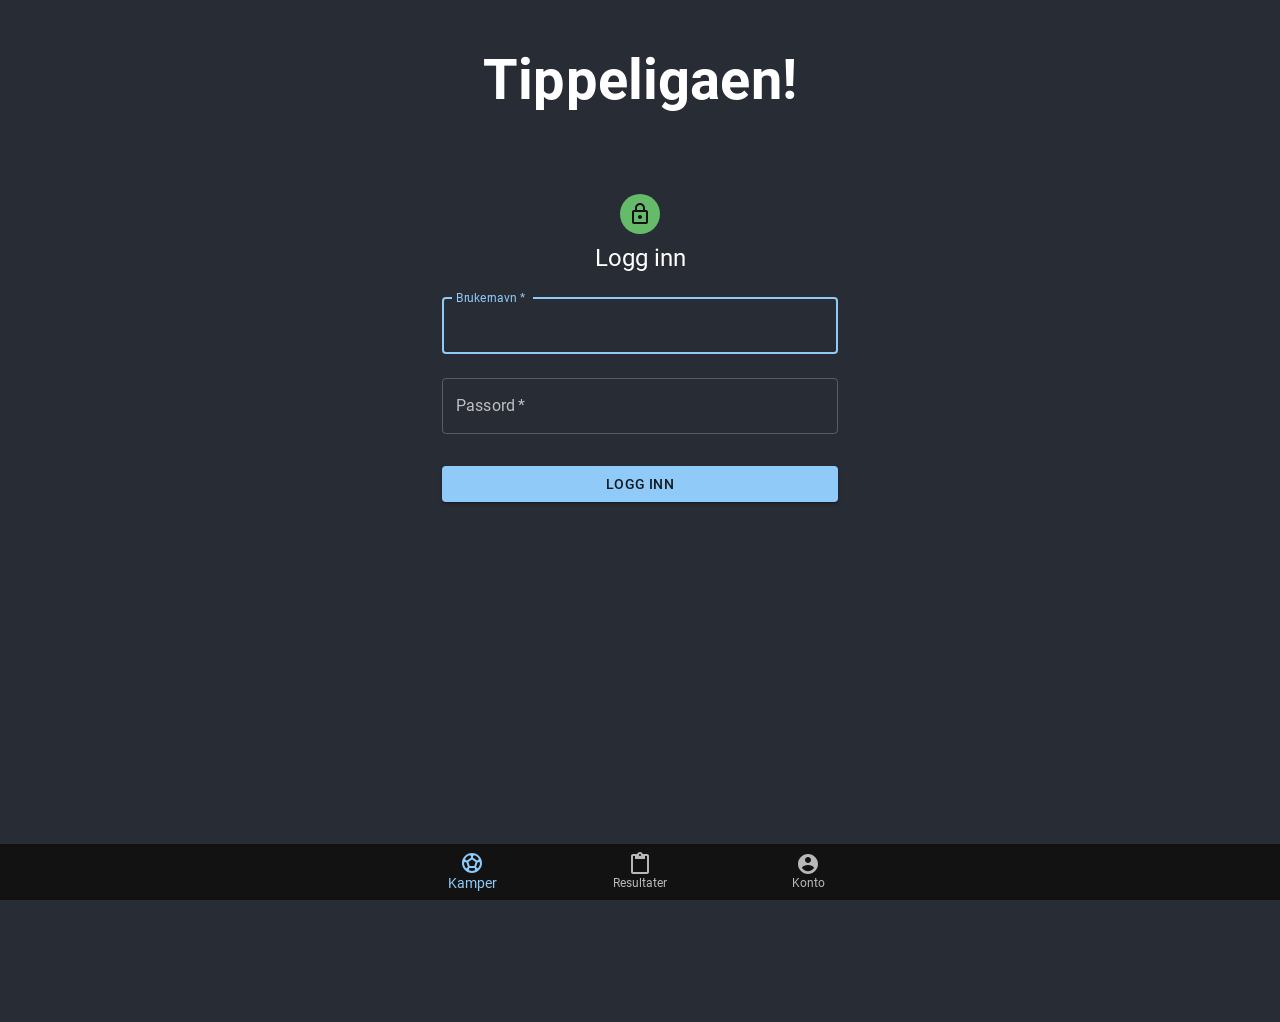
==== index.html @ 913219e1 "Clock" ====
<!doctype html><html lang="en"><head><meta charset="utf-8"/><link rel="icon" href="/favicon.ico"/><meta name="viewport" content="width=device-width,initial-scale=1"/><meta name="theme-color" content="#000000"/><meta name="description" content="Web site created using create-react-app"/><link rel="apple-touch-icon" href="/logo192.png"/><link rel="manifest" href="/manifest.json"/><title>FootyMcFoot</title><script defer="defer" src="/static/js/main.c6a6dcaf.js"></script><link href="/static/css/main.7de12bb4.css" rel="stylesheet"></head><body><noscript>You need to enable JavaScript to run this app.</noscript><div id="root"></div></body></html>
---- static/css/main.7de12bb4.css ----
body{-webkit-font-smoothing:antialiased;-moz-osx-font-smoothing:grayscale;font-family:-apple-system,BlinkMacSystemFont,Segoe UI,Roboto,Oxygen,Ubuntu,Cantarell,Fira Sans,Droid Sans,Helvetica Neue,sans-serif;margin:0}code{font-family:source-code-pro,Menlo,Monaco,Consolas,Courier New,monospace}.App{background-color:#282c34;text-align:center}.App-logo{height:40vmin;pointer-events:none}.Club-logo{margin-left:20px;margin-right:20px;max-height:99px;min-width:50px;pointer-events:none;width:5vw}@media (prefers-reduced-motion:no-preference){.App-logo{-webkit-animation:App-logo-spin 20s linear infinite;animation:App-logo-spin 20s linear infinite}}.playerColor{color:#23ef25}.roundHeader,.vsColor{color:grey}.totalHeader{color:#ff0}.App-header{align-items:center;color:#fff;display:flex;flex-direction:column;font-size:calc(10px + 2vmin);justify-content:center;min-height:5vh}.Match-body{gap:20px 100px;margin-top:20px;max-width:100vw;min-width:100vw}.Match-body,.scoreBody{align-items:baseline;color:#fff;display:flex;flex-direction:row;flex-wrap:wrap;font-size:calc(10px + 2vmin);justify-content:center}.scoreBody{margin:10px auto 0}.roundBody,.scoreBody{gap:10px 30px;max-width:1000px}.roundBody{align-items:baseline;color:#fff;flex-direction:row;flex-wrap:wrap;font-size:calc(10px + 2vmin);margin:20px auto 0}.App-body,.roundBody{display:flex;justify-content:center}.App-body{min-height:100vh}.App-link{color:#61dafb}@-webkit-keyframes App-logo-spin{0%{-webkit-transform:rotate(0deg);transform:rotate(0deg)}to{-webkit-transform:rotate(1turn);transform:rotate(1turn)}}@keyframes App-logo-spin{0%{-webkit-transform:rotate(0deg);transform:rotate(0deg)}to{-webkit-transform:rotate(1turn);transform:rotate(1turn)}}.days,.smile{align-content:center;align-items:center;display:flex;flex-direction:row;flex-wrap:wrap;justify-content:center}.days>*{font-size:calc(10px + 2vmin)}.white-text{color:#fff}.miip{margin-bottom:56px}.userinfo{padding-top:10px}.roundInfo{margin-top:10px}.roundInfo span{margin-bottom:10px}.clock-body{margin-top:10px}.white-bg{color:#fff}h1{-webkit-margin-after:0;margin-block-end:0}.test1{align-content:stretch;align-items:center;flex-direction:row;flex-wrap:nowrap;gap:10px;justify-content:center}.cam,.test1{display:flex}.cam{flex-direction:column;justify-content:flex-start}.cam2{display:flex;flex-direction:row;gap:10px;justify-content:center;margin-bottom:10px}.testyMctest{grid-gap:15px;grid-template-columns:3fr 1fr 1fr}.scoreBoard,.testyMctest{display:grid;gap:15px;text-align:left}.scoreBoard{grid-gap:15px;align-content:center;grid-template-columns:3fr 2fr 1fr}.hihi{font-size:.75em;max-width:180px}.trophyLogo{height:20px;text-align:center;vertical-align:middle}.body-wrapper{max-width:100vw}.goodTime{color:#21c03c}.mediumTime{color:#eff31d}.shortTime{color:#ff2b2b}@font-face{font-display:swap;font-family:Roboto;font-style:normal;font-weight:300;src:url(/static/media/roboto-cyrillic-ext-300-normal.12d37040a0160a948ff1.woff2) format("woff2"),url(/static/media/roboto-all-300-normal.8fc5f5f22c9951113696.woff) format("woff");unicode-range:U+0460-052f,U+1c80-1c88,U+20b4,U+2de0-2dff,U+a640-a69f,U+fe2e-fe2f}@font-face{font-display:swap;font-family:Roboto;font-style:normal;font-weight:300;src:url(/static/media/roboto-cyrillic-300-normal.48e4b37ecbc5e155460e.woff2) format("woff2"),url(/static/media/roboto-all-300-normal.8fc5f5f22c9951113696.woff) format("woff");unicode-range:U+0400-045f,U+0490-0491,U+04b0-04b1,U+2116}@font-face{font-display:swap;font-family:Roboto;font-style:normal;font-weight:300;src:url(/static/media/roboto-greek-ext-300-normal.04e05839d6a35e046c13.woff2) format("woff2"),url(/static/media/roboto-all-300-normal.8fc5f5f22c9951113696.woff) format("woff");unicode-range:U+1f??}@font-face{font-display:swap;font-family:Roboto;font-style:normal;font-weight:300;src:url(/static/media/roboto-greek-300-normal.7c6b44c55d4d9661e3ed.woff2) format("woff2"),url(/static/media/roboto-all-300-normal.8fc5f5f22c9951113696.woff) format("woff");unicode-range:U+0370-03ff}@font-face{font-display:swap;font-family:Roboto;font-style:normal;font-weight:300;src:url(/static/media/roboto-vietnamese-300-normal.af9afdc10c93e4118e90.woff2) format("woff2"),url(/static/media/roboto-all-300-normal.8fc5f5f22c9951113696.woff) format("woff");unicode-range:U+0102-0103,U+0110-0111,U+0128-0129,U+0168-0169,U+01a0-01a1,U+01af-01b0,U+1ea0-1ef9,U+20ab}@font-face{font-display:swap;font-family:Roboto;font-style:normal;font-weight:300;src:url(/static/media/roboto-latin-ext-300-normal.a29236e0fc30e8482530.woff2) format("woff2"),url(/static/media/roboto-all-300-normal.8fc5f5f22c9951113696.woff) format("woff");unicode-range:U+0100-024f,U+0259,U+1e??,U+2020,U+20a0-20ab,U+20ad-20cf,U+2113,U+2c60-2c7f,U+a720-a7ff}@font-face{font-display:swap;font-family:Roboto;font-style:normal;font-weight:300;src:url(/static/media/roboto-latin-300-normal.0109a2ace896a506a0aa.woff2) format("woff2"),url(/static/media/roboto-all-300-normal.8fc5f5f22c9951113696.woff) format("woff");unicode-range:U+00??,U+0131,U+0152-0153,U+02bb-02bc,U+02c6,U+02da,U+02dc,U+2000-206f,U+2074,U+20ac,U+2122,U+2191,U+2193,U+2212,U+2215,U+feff,U+fffd}@font-face{font-display:swap;font-family:Roboto;font-style:normal;font-weight:400;src:url(/static/media/roboto-cyrillic-ext-400-normal.493afe7ae8ecfe268800.woff2) format("woff2"),url(/static/media/roboto-all-400-normal.376ea5d93f71583052f6.woff) format("woff");unicode-range:U+0460-052f,U+1c80-1c88,U+20b4,U+2de0-2dff,U+a640-a69f,U+fe2e-fe2f}@font-face{font-display:swap;font-family:Roboto;font-style:normal;font-weight:400;src:url(/static/media/roboto-cyrillic-400-normal.5e493812deabd1d01e60.woff2) format("woff2"),url(/static/media/roboto-all-400-normal.376ea5d93f71583052f6.woff) format("woff");unicode-range:U+0400-045f,U+0490-0491,U+04b0-04b1,U+2116}@font-face{font-display:swap;font-family:Roboto;font-style:normal;font-weight:400;src:url(/static/media/roboto-greek-ext-400-normal.bb723e8458c9c653e505.woff2) format("woff2"),url(/static/media/roboto-all-400-normal.376ea5d93f71583052f6.woff) format("woff");unicode-range:U+1f??}@font-face{font-display:swap;font-family:Roboto;font-style:normal;font-weight:400;src:url(/static/media/roboto-greek-400-normal.1cbfc636c911faa4d0ca.woff2) format("woff2"),url(/static/media/roboto-all-400-normal.376ea5d93f71583052f6.woff) format("woff");unicode-range:U+0370-03ff}@font-face{font-display:swap;font-family:Roboto;font-style:normal;font-weight:400;src:url(/static/media/roboto-vietnamese-400-normal.c0bec65d01f776c00c91.woff2) format("woff2"),url(/static/media/roboto-all-400-normal.376ea5d93f71583052f6.woff) format("woff");unicode-range:U+0102-0103,U+0110-0111,U+0128-0129,U+0168-0169,U+01a0-01a1,U+01af-01b0,U+1ea0-1ef9,U+20ab}@font-face{font-display:swap;font-family:Roboto;font-style:normal;font-weight:400;src:url(/static/media/roboto-latin-ext-400-normal.c3dcdbd5bb4d4af80817.woff2) format("woff2"),url(/static/media/roboto-all-400-normal.376ea5d93f71583052f6.woff) format("woff");unicode-range:U+0100-024f,U+0259,U+1e??,U+2020,U+20a0-20ab,U+20ad-20cf,U+2113,U+2c60-2c7f,U+a720-a7ff}@font-face{font-display:swap;font-family:Roboto;font-style:normal;font-weight:400;src:url(/static/media/roboto-latin-400-normal.4673b4537a84c7f7a130.woff2) format("woff2"),url(/static/media/roboto-all-400-normal.376ea5d93f71583052f6.woff) format("woff");unicode-range:U+00??,U+0131,U+0152-0153,U+02bb-02bc,U+02c6,U+02da,U+02dc,U+2000-206f,U+2074,U+20ac,U+2122,U+2191,U+2193,U+2212,U+2215,U+feff,U+fffd}@font-face{font-display:swap;font-family:Roboto;font-style:normal;font-weight:500;src:url(/static/media/roboto-cyrillic-ext-500-normal.3e748c93fe6a87bdedaa.woff2) format("woff2"),url(/static/media/roboto-all-500-normal.52cb737b682eb9661ee1.woff) format("woff");unicode-range:U+0460-052f,U+1c80-1c88,U+20b4,U+2de0-2dff,U+a640-a69f,U+fe2e-fe2f}@font-face{font-display:swap;font-family:Roboto;font-style:normal;font-weight:500;src:url(/static/media/roboto-cyrillic-500-normal.d1615fb9cd7f67f5018c.woff2) format("woff2"),url(/static/media/roboto-all-500-normal.52cb737b682eb9661ee1.woff) format("woff");unicode-range:U+0400-045f,U+0490-0491,U+04b0-04b1,U+2116}@font-face{font-display:swap;font-family:Roboto;font-style:normal;font-weight:500;src:url(/static/media/roboto-greek-ext-500-normal.9c0d384f31e2c914edf3.woff2) format("woff2"),url(/static/media/roboto-all-500-normal.52cb737b682eb9661ee1.woff) format("woff");unicode-range:U+1f??}@font-face{font-display:swap;font-family:Roboto;font-style:normal;font-weight:500;src:url(/static/media/roboto-greek-500-normal.007ca18d2cbae7381b39.woff2) format("woff2"),url(/static/media/roboto-all-500-normal.52cb737b682eb9661ee1.woff) format("woff");unicode-range:U+0370-03ff}@font-face{font-display:swap;font-family:Roboto;font-style:normal;font-weight:500;src:url(/static/media/roboto-vietnamese-500-normal.b8e494da1ec1f1824769.woff2) format("woff2"),url(/static/media/roboto-all-500-normal.52cb737b682eb9661ee1.woff) format("woff");unicode-range:U+0102-0103,U+0110-0111,U+0128-0129,U+0168-0169,U+01a0-01a1,U+01af-01b0,U+1ea0-1ef9,U+20ab}@font-face{font-display:swap;font-family:Roboto;font-style:normal;font-weight:500;src:url(/static/media/roboto-latin-ext-500-normal.feaff916fd609e310efe.woff2) format("woff2"),url(/static/media/roboto-all-500-normal.52cb737b682eb9661ee1.woff) format("woff");unicode-range:U+0100-024f,U+0259,U+1e??,U+2020,U+20a0-20ab,U+20ad-20cf,U+2113,U+2c60-2c7f,U+a720-a7ff}@font-face{font-display:swap;font-family:Roboto;font-style:normal;font-weight:500;src:url(/static/media/roboto-latin-500-normal.869888415d0b1a99ae5c.woff2) format("woff2"),url(/static/media/roboto-all-500-normal.52cb737b682eb9661ee1.woff) format("woff");unicode-range:U+00??,U+0131,U+0152-0153,U+02bb-02bc,U+02c6,U+02da,U+02dc,U+2000-206f,U+2074,U+20ac,U+2122,U+2191,U+2193,U+2212,U+2215,U+feff,U+fffd}@font-face{font-display:swap;font-family:Roboto;font-style:normal;font-weight:700;src:url(/static/media/roboto-cyrillic-ext-700-normal.b816cda3107bb21c87e1.woff2) format("woff2"),url(/static/media/roboto-all-700-normal.ef6d1d09b20b877fee4e.woff) format("woff");unicode-range:U+0460-052f,U+1c80-1c88,U+20b4,U+2de0-2dff,U+a640-a69f,U+fe2e-fe2f}@font-face{font-display:swap;font-family:Roboto;font-style:normal;font-weight:700;src:url(/static/media/roboto-cyrillic-700-normal.0334efc0de1012200889.woff2) format("woff2"),url(/static/media/roboto-all-700-normal.ef6d1d09b20b877fee4e.woff) format("woff");unicode-range:U+0400-045f,U+0490-0491,U+04b0-04b1,U+2116}@font-face{font-display:swap;font-family:Roboto;font-style:normal;font-weight:700;src:url(/static/media/roboto-greek-ext-700-normal.9674bc0ae12c2551d9d1.woff2) format("woff2"),url(/static/media/roboto-all-700-normal.ef6d1d09b20b877fee4e.woff) format("woff");unicode-range:U+1f??}@font-face{font-display:swap;font-family:Roboto;font-style:normal;font-weight:700;src:url(/static/media/roboto-greek-700-normal.3292e831b18d0c23d609.woff2) format("woff2"),url(/static/media/roboto-all-700-normal.ef6d1d09b20b877fee4e.woff) format("woff");unicode-range:U+0370-03ff}@font-face{font-display:swap;font-family:Roboto;font-style:normal;font-weight:700;src:url(/static/media/roboto-vietnamese-700-normal.3096f18acebc3f07020d.woff2) format("woff2"),url(/static/media/roboto-all-700-normal.ef6d1d09b20b877fee4e.woff) format("woff");unicode-range:U+0102-0103,U+0110-0111,U+0128-0129,U+0168-0169,U+01a0-01a1,U+01af-01b0,U+1ea0-1ef9,U+20ab}@font-face{font-display:swap;font-family:Roboto;font-style:normal;font-weight:700;src:url(/static/media/roboto-latin-ext-700-normal.bcf37d666ce10b3556cd.woff2) format("woff2"),url(/static/media/roboto-all-700-normal.ef6d1d09b20b877fee4e.woff) format("woff");unicode-range:U+0100-024f,U+0259,U+1e??,U+2020,U+20a0-20ab,U+20ad-20cf,U+2113,U+2c60-2c7f,U+a720-a7ff}@font-face{font-display:swap;font-family:Roboto;font-style:normal;font-weight:700;src:url(/static/media/roboto-latin-700-normal.0682ca7f74351d42bf73.woff2) format("woff2"),url(/static/media/roboto-all-700-normal.ef6d1d09b20b877fee4e.woff) format("woff");unicode-range:U+00??,U+0131,U+0152-0153,U+02bb-02bc,U+02c6,U+02da,U+02dc,U+2000-206f,U+2074,U+20ac,U+2122,U+2191,U+2193,U+2212,U+2215,U+feff,U+fffd}
/*# sourceMappingURL=main.7de12bb4.css.map*/
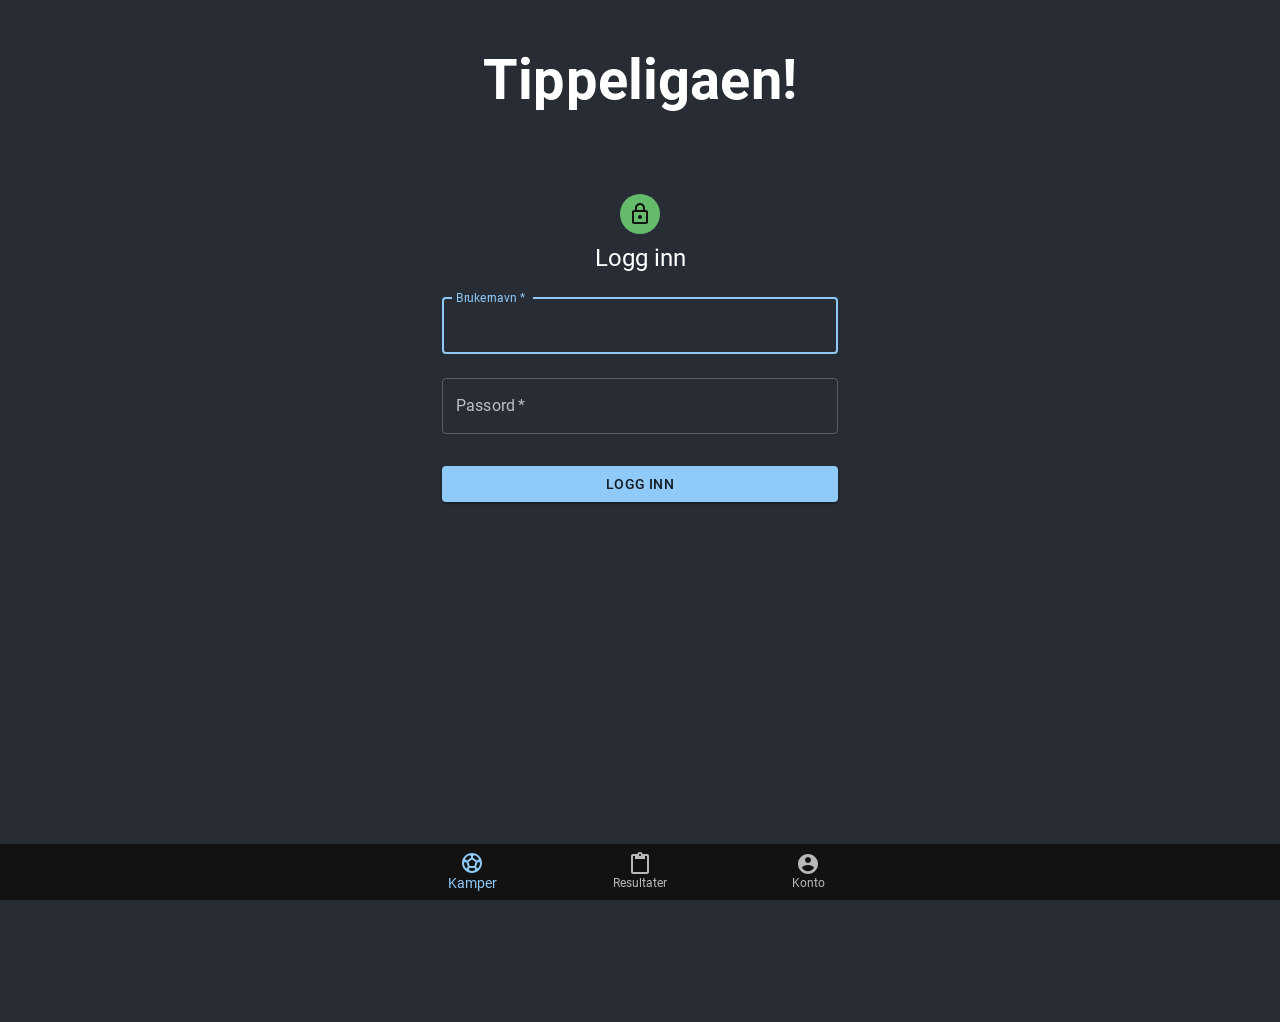
==== commit fbdadc20: "Clock" ====
--- a/index.html
+++ b/index.html
@@ -1 +1 @@
-<!doctype html><html lang="en"><head><meta charset="utf-8"/><link rel="icon" href="/favicon.ico"/><meta name="viewport" content="width=device-width,initial-scale=1"/><meta name="theme-color" content="#000000"/><meta name="description" content="Web site created using create-react-app"/><link rel="apple-touch-icon" href="/logo192.png"/><link rel="manifest" href="/manifest.json"/><title>FootyMcFoot</title><script defer="defer" src="/static/js/main.c6a6dcaf.js"></script><link href="/static/css/main.7de12bb4.css" rel="stylesheet"></head><body><noscript>You need to enable JavaScript to run this app.</noscript><div id="root"></div></body></html>+<!doctype html><html lang="en"><head><meta charset="utf-8"/><link rel="icon" href="/favicon.ico"/><meta name="viewport" content="width=device-width,initial-scale=1"/><meta name="theme-color" content="#000000"/><meta name="description" content="Web site created using create-react-app"/><link rel="apple-touch-icon" href="/logo192.png"/><link rel="manifest" href="/manifest.json"/><title>FootyMcFoot</title><script defer="defer" src="/static/js/main.9aa77d22.js"></script><link href="/static/css/main.7de12bb4.css" rel="stylesheet"></head><body><noscript>You need to enable JavaScript to run this app.</noscript><div id="root"></div></body></html>
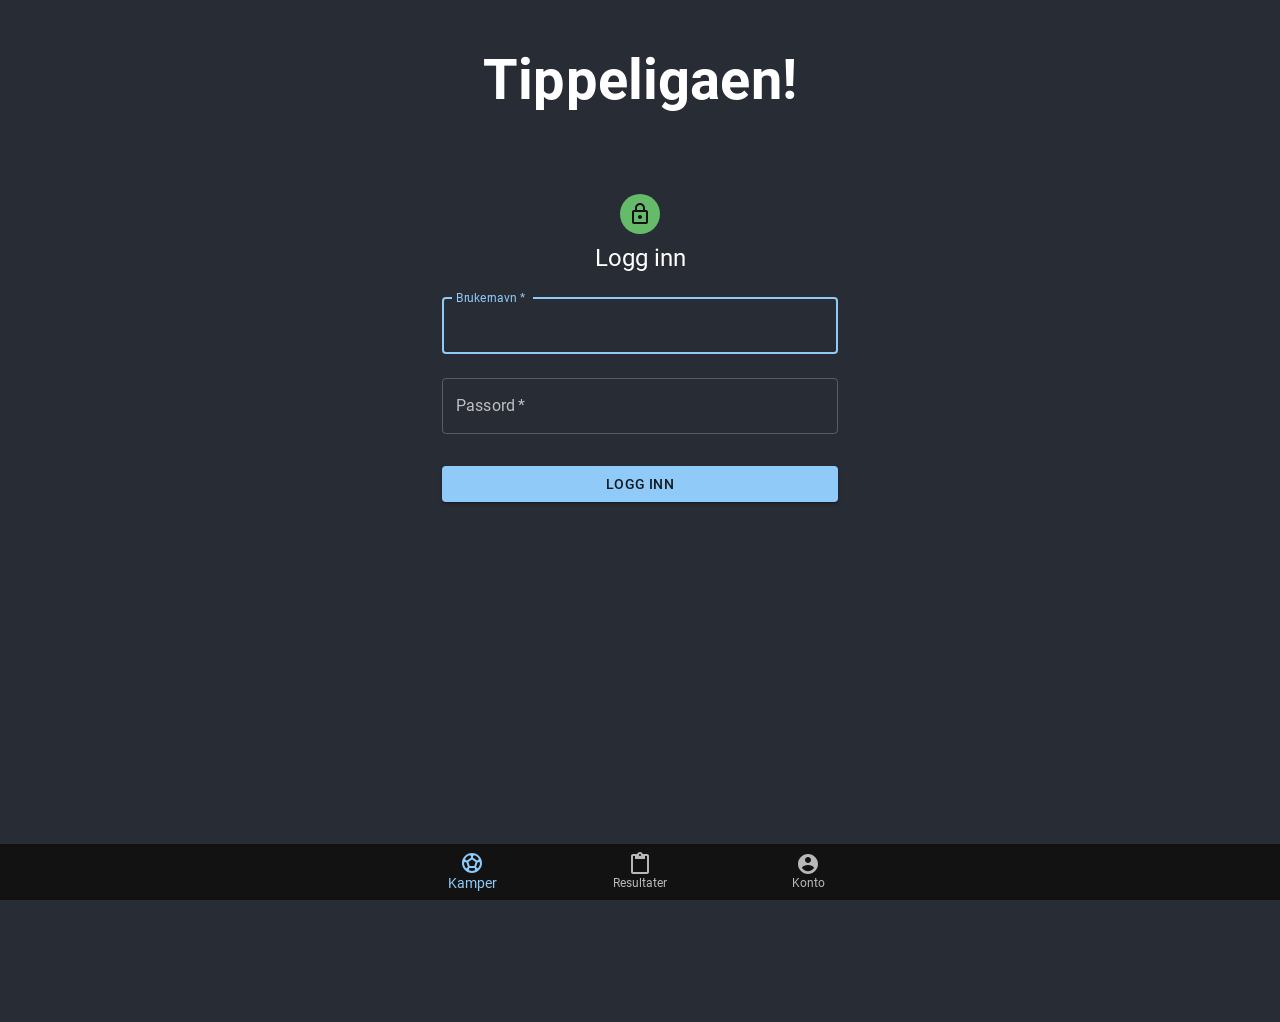
==== commit 3fcb9aab: "gsap" ====
--- a/index.html
+++ b/index.html
@@ -1 +1 @@
-<!doctype html><html lang="en"><head><meta charset="utf-8"/><link rel="icon" href="/favicon.ico"/><meta name="viewport" content="width=device-width,initial-scale=1"/><meta name="theme-color" content="#000000"/><meta name="description" content="Web site created using create-react-app"/><link rel="apple-touch-icon" href="/logo192.png"/><link rel="manifest" href="/manifest.json"/><title>FootyMcFoot</title><script defer="defer" src="/static/js/main.9aa77d22.js"></script><link href="/static/css/main.7de12bb4.css" rel="stylesheet"></head><body><noscript>You need to enable JavaScript to run this app.</noscript><div id="root"></div></body></html>+<!doctype html><html lang="en"><head><meta charset="utf-8"/><link rel="icon" href="/favicon.ico"/><meta name="viewport" content="width=device-width,initial-scale=1"/><meta name="theme-color" content="#000000"/><meta name="description" content="Web site created using create-react-app"/><link rel="apple-touch-icon" href="/logo192.png"/><link rel="manifest" href="/manifest.json"/><title>FootyMcFoot</title><script defer="defer" src="/static/js/main.5bd7adac.js"></script><link href="/static/css/main.7de12bb4.css" rel="stylesheet"></head><body><noscript>You need to enable JavaScript to run this app.</noscript><div id="root"></div></body></html>
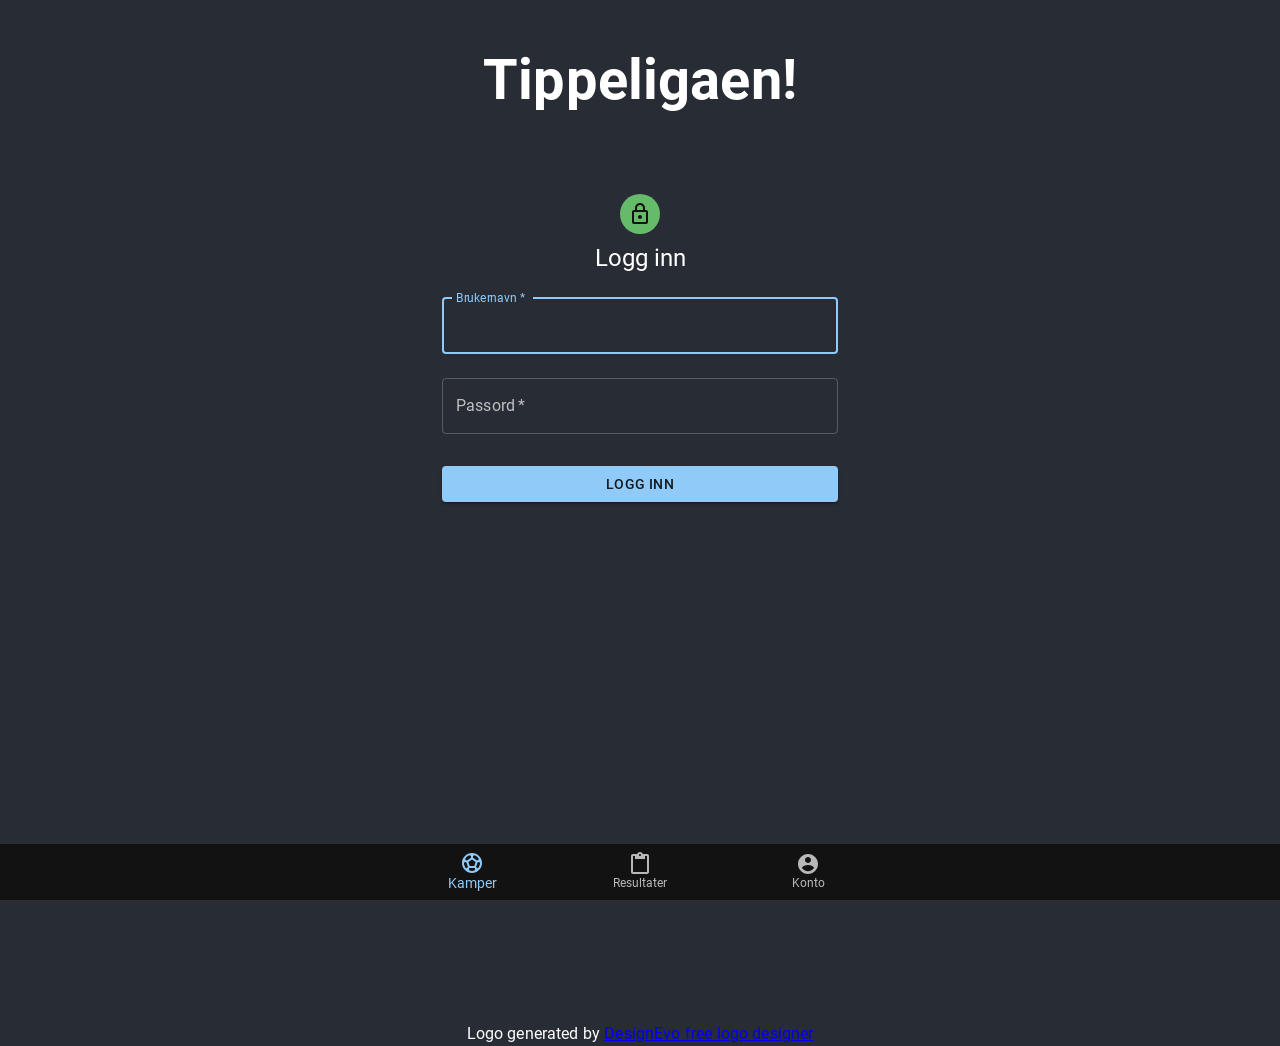
==== commit d15de8a9: "logo" ====
--- a/index.html
+++ b/index.html
@@ -1 +1 @@
-<!doctype html><html lang="en"><head><meta charset="utf-8"/><link rel="icon" href="/favicon.ico"/><meta name="viewport" content="width=device-width,initial-scale=1"/><meta name="theme-color" content="#000000"/><meta name="description" content="Web site created using create-react-app"/><link rel="apple-touch-icon" href="/logo192.png"/><link rel="manifest" href="/manifest.json"/><title>FootyMcFoot</title><script defer="defer" src="/static/js/main.5bd7adac.js"></script><link href="/static/css/main.7de12bb4.css" rel="stylesheet"></head><body><noscript>You need to enable JavaScript to run this app.</noscript><div id="root"></div></body></html>+<!doctype html><html lang="en"><head><meta charset="utf-8"/><link rel="icon" href="/favicon.ico"/><meta name="viewport" content="width=device-width,initial-scale=1"/><meta name="theme-color" content="#000000"/><meta name="description" content="Web site created using create-react-app"/><link rel="apple-touch-icon" href="/logo192.png"/><link rel="manifest" href="/manifest.json"/><title>FootyMcFoot</title><script defer="defer" src="/static/js/main.d606008e.js"></script><link href="/static/css/main.7de12bb4.css" rel="stylesheet"></head><body><noscript>You need to enable JavaScript to run this app.</noscript><div id="root"></div></body></html>
